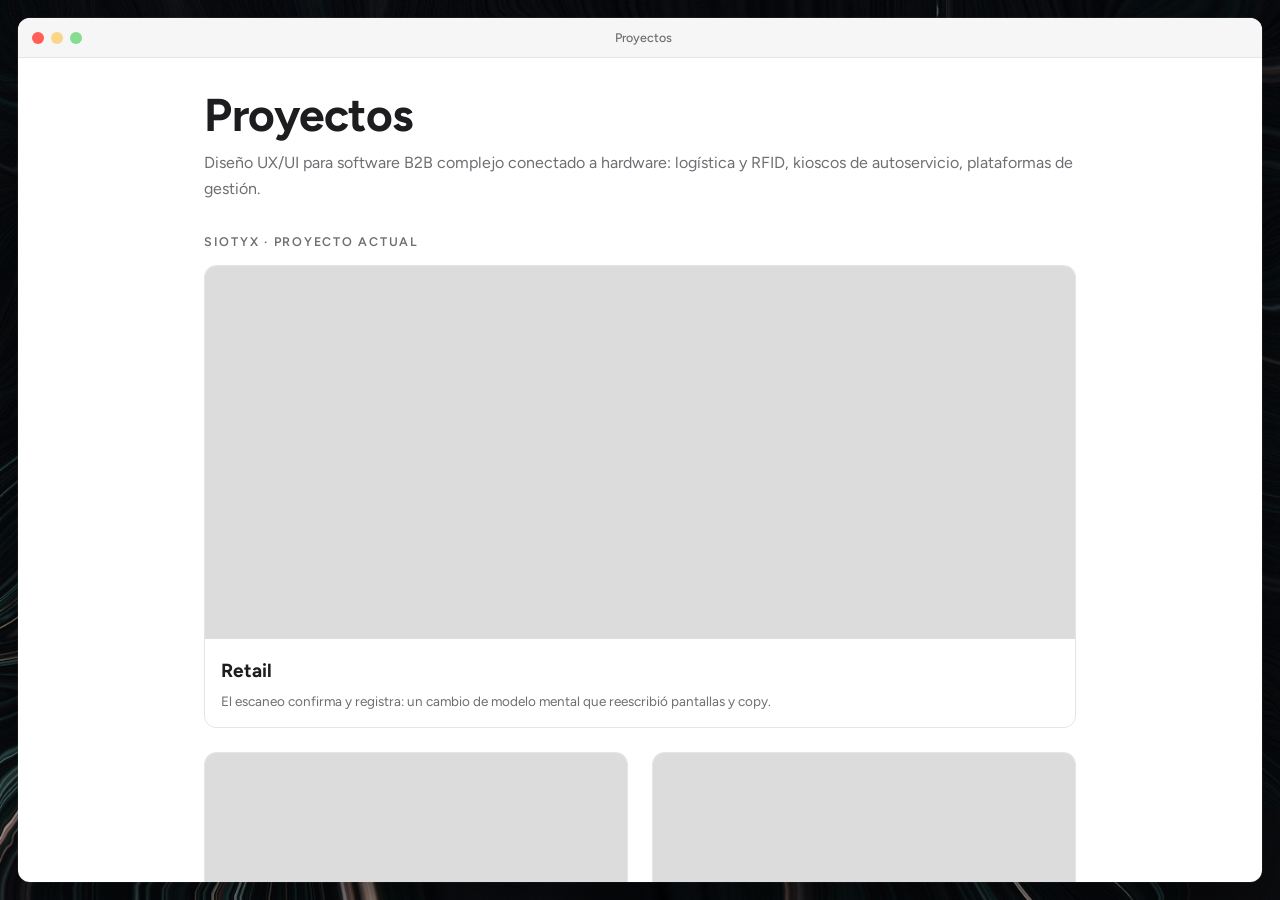
==== pages/casos-de-estudio/index.html @ 0e5ea064 "Casos: 1ra version caso Siotyx Flota + ficha estilo ícono y título unificada" ====
<!DOCTYPE html>
<html lang="es">
<head>
  <meta charset="UTF-8">
  <meta name="viewport" content="width=device-width, initial-scale=1.0">
  <title>Proyectos — Evelyn Ariani</title>
  <meta name="description" content="Casos de estudio de UX/UI: plataformas B2B conectadas a hardware, logística RFID y design systems.">
  <!-- ═══ FAVICON ═══
       El SVG es el principal (nítido a cualquier tamaño y pesa nada);
       el PNG de 32 es el plan B para Safari, que no acepta SVG acá;
       el de 180 es el que usa iOS al "Agregar a pantalla de inicio". -->
  <link rel="icon" type="image/svg+xml" href="../../assets/icons/favicon.svg">
  <link rel="icon" type="image/png" sizes="32x32" href="../../assets/icons/favicon-32.png">
  <link rel="apple-touch-icon" href="../../assets/icons/favicon-180.png">

  <link rel="preconnect" href="https://fonts.googleapis.com">
  <link rel="preconnect" href="https://fonts.gstatic.com" crossorigin>
  <link href="https://fonts.googleapis.com/css2?family=Figtree:wght@400;500;600;700&display=swap" rel="stylesheet">
  <link rel="stylesheet" href="../../css/base/reset.css?v=16">
  <link rel="stylesheet" href="../../css/base/variables.css?v=16">
  <link rel="stylesheet" href="../../css/base/tipografia.css?v=16">
  <link rel="stylesheet" href="../../css/pages/caso.css?v=16">

  <style>
    /* Índice de proyectos como grilla de cards, dentro de la ventana */
    .indice { max-width: 920px; margin: 0 auto; padding: var(--espacio-6) var(--espacio-5) 96px; }
    .indice h1 { color: var(--color-tinta); margin-bottom: var(--espacio-2); }
    .indice__bajada { color: var(--color-tinta-suave); margin-bottom: var(--espacio-6); }

    .grupo { margin-bottom: var(--espacio-6); }
    .grupo__nombre {
      font-size: var(--texto-sm);
      font-weight: 600;
      letter-spacing: 0.14em;
      text-transform: uppercase;
      color: var(--color-tinta-suave);
      margin-bottom: var(--espacio-4);
    }

    .cards {
      display: grid;
      grid-template-columns: repeat(2, 1fr);
      gap: var(--espacio-5);
    }

    .card-proyecto {
      display: block;
      border: 1px solid var(--color-borde-claro);
      border-radius: var(--radio-md);
      overflow: hidden;
      background: var(--color-superficie);
      transition: transform 0.18s ease, box-shadow 0.18s ease;
    }
    .card-proyecto:hover {
      transform: translateY(-4px);
      box-shadow: 0 14px 34px rgba(0, 0, 0, 0.14);
    }

    .card-proyecto__imagen {
      aspect-ratio: 16 / 9;
      background: var(--color-superficie-lateral)
                  linear-gradient(rgba(0,0,0,.08), rgba(0,0,0,.08));
      background-size: cover;
      background-position: center;
      display: flex;
      align-items: center;
      justify-content: center;
      color: var(--color-tinta-suave);
      font-size: 0.75rem;
      letter-spacing: 0.05em;
    }
    .card-proyecto__imagen.thumb--placeholder {
      background-image: linear-gradient(rgba(0,0,0,.12), rgba(0,0,0,.12)),
                        url('https://picsum.photos/id/1011/800/450?grayscale');
    }
    /* Proyectos que ya tienen imagen real. Acá el CSS está adentro del HTML,
       así que la ruta se cuenta desde ESTA página (pages/casos-de-estudio/). */
    .card--health {
      background-image: url('../../assets/images/casos-de-estudio/health-app/2-preview.webp');
    }
    .card--wifi {
      background-image: url('../../assets/images/casos-de-estudio/wifi-marketing/1-preview.webp');
    }
    .card--pedidos {
      background-image: url('../../assets/images/casos-de-estudio/pedidos-gestion/1-preview.webp');
    }
    .card--aika {
      background-image: url('../../assets/images/casos-de-estudio/aika/1-preview.webp');
    }

    /* Card que ocupa la fila completa de la grilla */
    .card-proyecto--ancha { grid-column: 1 / -1; }
    .card-proyecto--ancha .card-proyecto__imagen { aspect-ratio: 21 / 9; }

    .card-proyecto__texto { padding: var(--espacio-4); }
    .card-proyecto__titulo {
      font-size: var(--texto-lg);
      font-weight: 700;
      color: var(--color-tinta);
      margin-bottom: var(--espacio-1);
      transition: color 0.15s ease;
    }
    .card-proyecto:hover .card-proyecto__titulo { color: var(--color-carpeta-oscuro); }
    .card-proyecto__resumen {
      font-size: var(--texto-base);
      color: var(--color-tinta-suave);
      line-height: 1.5;
    }

    @media (max-width: 640px) {
      .cards { grid-template-columns: 1fr; }
    }
  </style>
</head>
<body>

  <div class="ventana-max">
    <div class="ventana-max__barra">
      <a class="semaforo semaforo--cerrar" href="../../index.html" title="Volver al escritorio" aria-label="Cerrar"></a>
      <span class="semaforo semaforo--min"></span>
      <span class="semaforo semaforo--max"></span>
      <span class="ventana-max__titulo">Proyectos</span>
    </div>
    <div class="ventana-max__scroll">
      <main class="indice">

        <h1>Proyectos</h1>
        <p class="indice__bajada">
          Diseño UX/UI para software B2B complejo conectado a hardware:
          logística y RFID, kioscos de autoservicio, plataformas de gestión.
        </p>

        <section class="grupo">
          <!-- Solo el nombre del producto, para ser consistentes con el resto
               de los casos. Los empleadores viven en la ventana Notas / CV. -->
          <h2 class="grupo__nombre">Siotyx · proyecto actual</h2>
          <div class="cards">
            <!-- Retail ocupa la fila entera: es el caso que abre el grupo.
                 grid-column: 1 / -1 = "andá de la primera línea de columna a la
                 última", o sea, ocupá todo el ancho de la grilla. -->
            <a class="card-proyecto card-proyecto--ancha" href="#">
              <div class="card-proyecto__imagen thumb--placeholder"></div>
              <div class="card-proyecto__texto">
                <p class="card-proyecto__titulo">Retail</p>
                <p class="card-proyecto__resumen">El escaneo confirma y registra: un cambio de modelo mental que reescribió pantallas y copy.</p>
              </div>
            </a>
            <!-- Abajo, mitad y mitad. El orden en el HTML es el orden en pantalla:
                 primero Transporte (izquierda), después el Design System (derecha). -->
            <a class="card-proyecto" href="transporte.html">
              <div class="card-proyecto__imagen thumb--placeholder"></div>
              <div class="card-proyecto__texto">
                <p class="card-proyecto__titulo">Siotyx Flota</p>
                <p class="card-proyecto__resumen">Un lector RFID como puerta al ciclo operativo completo de una flota.</p>
              </div>
            </a>
            <a class="card-proyecto" href="#">
              <div class="card-proyecto__imagen thumb--placeholder"></div>
              <div class="card-proyecto__texto">
                <p class="card-proyecto__titulo">Design System desde cero</p>
                <p class="card-proyecto__resumen">Tokens, componentes y 13 páginas de documentación para toda la plataforma: las verticales de Transporte y Retail, más Core — la capa transversal de acceso, scanner, etiquetas y conectividad.</p>
              </div>
            </a>
          </div>
        </section>

        <section class="grupo">
          <h2 class="grupo__nombre">Proyectos anteriores</h2>
          <div class="cards">
            <a class="card-proyecto" href="health-app.html">
              <div class="card-proyecto__imagen card--health"></div>
              <div class="card-proyecto__texto">
                <p class="card-proyecto__titulo">Health App Redesign</p>
                <p class="card-proyecto__resumen">La salud digital: del caos a la búsqueda de una experiencia intuitiva.</p>
                <!-- Health, Pedidos y AIKA ya tienen página real. WiFi y los
                     casos de Siotyx van a "#" hasta que armemos su caso. -->

              </div>
            </a>
            <a class="card-proyecto" href="pedidos-gestion.html">
              <div class="card-proyecto__imagen card--pedidos"></div>
              <div class="card-proyecto__texto">
                <p class="card-proyecto__titulo">Sistema de Pedidos &amp; Gestión</p>
                <p class="card-proyecto__resumen">Kioscos de autoservicio: el diseño que unifica la experiencia de compra y la gestión de stock.</p>
              </div>
            </a>
            <a class="card-proyecto" href="wifi-marketing.html">
              <div class="card-proyecto__imagen card--wifi"></div>
              <div class="card-proyecto__texto">
                <p class="card-proyecto__titulo">Sistema WiFi Marketing</p>
                <p class="card-proyecto__resumen">WiFi en espacios comerciales: captación y experiencia de conexión.</p>
              </div>
            </a>
            <a class="card-proyecto" href="aika.html">
              <div class="card-proyecto__imagen card--aika"></div>
              <div class="card-proyecto__texto">
                <p class="card-proyecto__titulo">AIKA</p>
                <p class="card-proyecto__resumen">Productividad interna: del desorden de las hojas de cálculo a la automatización de la gestión de tiempo.</p>
              </div>
            </a>
          </div>
        </section>

      </main>
    </div>
  </div>
</body>
</html>
---- css/base/variables.css ----
/* ═══════════════════════════════════════════════
   VARIABLES (TOKENS) — la única fuente de verdad visual
   Igual que las variables de Figma: si un color cambia,
   se cambia acá y se actualiza todo el sitio.

   Convención de nombres: --categoria-variante
   ═══════════════════════════════════════════════ */

:root {

  /* ── Color: fondos del escritorio (oscuro, fotográfico) ── */
  --color-fondo: #161616;
  --color-fondo-alto: #232323;      /* zonas con más luz del gradiente */
  --color-fondo-brillo: #3a3a3a;    /* el "foco" de luz del fondo */

  /* ── Color: texto sobre fondo oscuro ── */
  --color-texto: #f5f5f4;
  --color-texto-suave: rgba(245, 245, 244, 0.75);
  --color-texto-label: rgba(245, 245, 244, 0.85);

  /* ── Color: superficies claras (ventanas) ── */
  --color-superficie: #ffffff;
  --color-superficie-barra: #f6f6f6;
  --color-superficie-lateral: #fafafa;
  /* Fondo de las pantallas con contenido agrupado en tarjetas (celular).
     El truco de iOS: el FONDO es gris y las TARJETAS son blancas. Al revés
     no funciona — una tarjeta #fafafa sobre un fondo #ffffff no se ve, que
     es exactamente lo que nos pasó. */
  --color-fondo-agrupado: #f1f1f4;
  --color-borde-claro: #e5e5e5;

  /* ── Color: texto sobre superficies claras ── */
  --color-tinta: #1d1d1f;
  --color-tinta-suave: #6e6e73;
  --color-tinta-cuerpo: #3a3a3c;

  /* ── Color: acentos del sistema ── */
  --color-carpeta: #5ba8f2;         /* azul carpeta macOS */
  --color-carpeta-oscuro: #3c8be0;
  --color-carpeta-claro: #74bcf9;
  --color-nota: #f7c948;            /* amarillo de la app Notes */

  /* Rojo de diagnóstico: marca hallazgos y problemas detectados.
     Es de CONTENIDO, distinto del rojo del semáforo de cerrar ventana,
     que es de interfaz. No mezclarlos aunque se parezcan. */
  --color-alerta: #d1453b;
  --color-alerta-tenue: rgba(209, 69, 59, 0.07);

  /* Verde de solución: marca lo que se resolvió. Es el par del rojo de
     diagnóstico — juntos cuentan "esto estaba mal / esto hicimos". */
  --color-exito: #2e9e5b;

  /* ── Color: semáforos de ventana ── */
  --color-semaforo-cerrar: #ff5f57;
  --color-semaforo-min: #febc2e;
  --color-semaforo-max: #28c840;

  /* ── Efecto glass (dock, menubar, íconos modernos) ── */
  --glass-fondo: rgba(255, 255, 255, 0.12);
  --glass-fondo-fuerte: rgba(255, 255, 255, 0.18);
  --glass-borde: rgba(255, 255, 255, 0.25);
  --glass-blur: blur(20px);

  /* ── Tipografía ── */
  --fuente-principal: 'Figtree', -apple-system, sans-serif;

  --texto-xs: 0.719rem;    /* 11.5px — labels de íconos */
  --texto-sm: 0.781rem;    /* 12.5px — menubar, títulos de ventana */
  --texto-base: 0.844rem;  /* 13.5px — cuerpo dentro de ventanas */
  --texto-md: 0.938rem;    /* 15px  — destacados */
  --texto-lg: 1.188rem;    /* 19px  — títulos dentro de ventanas */
  --texto-hero: clamp(1.75rem, 4vw, 2.875rem); /* título central, fluido */

  /* ── Espaciado (escala de 4px, como una grilla de Figma) ── */
  --espacio-1: 0.25rem;   /*  4px */
  --espacio-2: 0.5rem;    /*  8px */
  --espacio-3: 0.75rem;   /* 12px */
  --espacio-4: 1rem;      /* 16px */
  --espacio-5: 1.5rem;    /* 24px */
  --espacio-6: 2rem;      /* 32px */

  /* ── Radios ── */
  --radio-sm: 6px;        /* thumbnails */
  --radio-md: 12px;       /* ventanas, apps del dock */
  --radio-lg: 20px;       /* dock */

  /* ── Sombras ── */
  --sombra-icono: 0 4px 14px rgba(0, 0, 0, 0.45);
  --sombra-ventana: 0 30px 70px rgba(0, 0, 0, 0.55), 0 0 0 0.5px rgba(255, 255, 255, 0.15);

  /* ── Capas (z-index): quién queda arriba de quién ── */
  --capa-escritorio: 1;
  --capa-barra: 50;
  --capa-ventana: 100;
}
---- css/base/tipografia.css ----
/* ═══════════════════════════════════════════════
   TIPOGRAFÍA — Figtree en todo el sitio
   La fuente se carga desde Google Fonts en el <head> del HTML;
   acá solo se define cómo se usa.
   ═══════════════════════════════════════════════ */

body {
  font-family: var(--fuente-principal);
  color: var(--color-texto);
  /* Suavizado de fuente en pantallas Mac: se ve más fino y nítido */
  -webkit-font-smoothing: antialiased;
}

/* Título principal (hero del escritorio) */
h1 {
  font-size: var(--texto-hero);
  font-weight: 700;
  line-height: 1.12;
  letter-spacing: -0.01em; /* apenas más apretado: estándar en títulos grandes */
}

/* Títulos dentro de ventanas */
h2,
h3 {
  font-size: var(--texto-lg);
  font-weight: 700;
  color: var(--color-tinta);
}

/* Cuerpo de texto dentro de ventanas */
p,
li {
  line-height: 1.65;
}
---- css/pages/caso.css ----
/* ═══════════════════════════════════════════════
   PÁGINA: CASO DE ESTUDIO — ventana Mac maximizada
   El caso vive dentro de una "ventana" a pantalla casi completa,
   sobre el fondo del escritorio. El semáforo rojo vuelve al escritorio.
   ═══════════════════════════════════════════════ */

body {
  /* Mismo wallpaper que el escritorio: la ventana flota sobre él */
  background:
    linear-gradient(rgba(0, 0, 0, 0.12), rgba(0, 0, 0, 0.12)),
    url('../../assets/images/fondo/walppaper3.jpg') center / cover no-repeat,
    var(--color-fondo);
  min-height: 100vh;
  overflow: hidden; /* el scroll ocurre DENTRO de la ventana */
}

/* Grano fotográfico muy sutil sobre el wallpaper (SVG generado por código:
   pesa ~300 bytes, no afecta la carga) */
body::before {
  content: "";
  position: fixed;
  inset: 0;
  background-image: url("data:image/svg+xml,%3Csvg xmlns='http://www.w3.org/2000/svg' width='300' height='300'%3E%3Cfilter id='n'%3E%3CfeTurbulence type='fractalNoise' baseFrequency='0.9' numOctaves='2'/%3E%3C/filter%3E%3Crect width='300' height='300' filter='url(%23n)' opacity='0.5'/%3E%3C/svg%3E");
  opacity: 0.05;
  pointer-events: none;
}

/* ── La ventana maximizada ── */
.ventana-max {
  position: fixed;
  inset: 18px; /* margen que deja ver el escritorio detrás */
  background: var(--color-superficie);
  border-radius: var(--radio-md);
  box-shadow: var(--sombra-ventana);
  color: var(--color-tinta);
  display: flex;
  flex-direction: column;
  overflow: hidden;
}

.ventana-max__barra {
  display: flex;
  align-items: center;
  gap: 7px;
  padding: 12px 14px;
  background: var(--color-superficie-barra);
  border-bottom: 1px solid var(--color-borde-claro);
  flex-shrink: 0;
}

.ventana-max .semaforo {
  width: 12px;
  height: 12px;
  border-radius: 50%;
  display: block;
}

.semaforo--cerrar { background: var(--color-semaforo-cerrar); }
.semaforo--min    { background: var(--color-semaforo-min); }
.semaforo--max    { background: var(--color-semaforo-max); }

/* Solo los que NO funcionan (los <span>) se apagan; si el semáforo es un
   link (<a>, como el verde de health-app) conserva su color pleno */
span.semaforo--min,
span.semaforo--max {
  opacity: 0.55;
}

/* ── Affordance honesta: solo el rojo funciona (vuelve al escritorio),
   así que solo el rojo muestra su glifo al hacer hover.
   Misma decisión que en css/components/ventana.css ── */
.semaforo--cerrar {
  position: relative;
  text-decoration: none; /* acá el rojo es un <a>: que la × no salga subrayada */
}

.semaforo--cerrar::after {
  content: "×";
  position: absolute;
  inset: 0;
  display: grid;
  place-items: center;
  font-size: 13px;
  font-weight: 700;
  line-height: 1;
  transform: translateY(-1px); /* centro óptico: la × de la fuente cae baja */
  color: rgba(77, 0, 4, 0.7);
  opacity: 0;
  transition: opacity 0.1s ease;
}

.semaforo--cerrar:hover::after,
.ventana-max__barra:has(.semaforo:hover) .semaforo--cerrar::after {
  opacity: 1;
}

.ventana-max__titulo {
  flex: 1;
  text-align: center;
  font-size: var(--texto-sm);
  font-weight: 500;
  color: var(--color-tinta-suave);
  margin-right: 50px;
}

/* ── Zona scrolleable ── */
.ventana-max__scroll {
  flex: 1;
  overflow-y: auto;
}

.caso-contenido {
  /* UNA sola medida para todo (decisión de Evelyn, 2026-08-15): título,
     bajada, ficha, texto, cards e imágenes comparten el mismo ancho y los
     mismos bordes. Antes el texto se limitaba a 700px y las imágenes iban
     a 980: dos anchos conviviendo se leían como desalineación, no como
     jerarquía. El contenedor baja a 880px como punto medio: las líneas de
     texto quedan largas pero razonables, y las imágenes pierden poco. */
  max-width: 880px;
  margin: 0 auto;
  padding: var(--espacio-6) var(--espacio-5) 96px;
}

/* ── Cabecera del caso ── */
.caso-header { margin-bottom: var(--espacio-6); }

.caso-header h1 {
  font-size: 2rem;
  color: var(--color-tinta);
  margin-bottom: var(--espacio-2);
}

.caso-header .bajada {
  font-size: 1.125rem;
  color: var(--color-tinta-suave);
  margin-bottom: var(--espacio-5);
}

/* ── Ficha del caso ──
   Fila liviana de rótulo + valor, acompañando el estilo del header.
   (Se probaron cards y chips el 2026-08-15: las cards eran demasiado
   mueble y los chips comían mucho vertical en mobile — se volvió a esta
   versión.) Regla de contenido que SÍ quedó: los cinco casos usan los
   mismos cuatro campos, en el mismo orden: Sector · Timeline · Rol ·
   Skills. Otro dato → se cuenta en el cuerpo del caso, no acá. */
.caso-ficha {
  display: flex;
  flex-wrap: wrap;
  gap: var(--espacio-4) var(--espacio-6);
  padding: var(--espacio-4) 0;
  border-top: 1px solid var(--color-borde-claro);
  border-bottom: 1px solid var(--color-borde-claro);
}

/* Título del dato al estilo del portfolio anterior de Evelyn:
   ícono + palabra con peso (nada de mayúsculas espaciadas), y el valor
   debajo en tono más suave. */
.caso-ficha .dato dt {
  display: flex;
  align-items: center;
  gap: 8px;
  font-size: 1.02rem;
  font-weight: 700;
  color: var(--color-tinta);
  margin-bottom: 4px;
}

.dato__icono {
  width: 20px;
  height: 20px;
  flex-shrink: 0;
  /* stroke: currentColor dentro del SVG; el color lo pone esta regla */
  color: var(--color-carpeta-oscuro);
}

.caso-ficha .dato dd {
  font-size: var(--texto-md);
  font-weight: 400;
  color: var(--color-tinta-cuerpo);
}

/* ── Relato ── */
.caso-seccion { margin-top: var(--espacio-6); }

.caso-seccion h2 {
  font-size: 1.25rem;
  color: var(--color-tinta);
  margin-bottom: var(--espacio-3);
}

.caso-seccion h3 {
  font-size: 1.05rem;
  color: var(--color-tinta);
  margin: var(--espacio-4) 0 var(--espacio-2);
}

.caso-seccion p,
.caso-seccion li {
  font-size: 1rem;
  color: var(--color-tinta-cuerpo);
  margin-bottom: var(--espacio-3);
}

.caso-seccion ul { margin-left: 20px; }
.caso-seccion strong { color: var(--color-tinta); font-weight: 600; }

.caso-imagen {
  width: 100%;
  aspect-ratio: 16 / 10;
  border-radius: var(--radio-md);
  border: 1px solid var(--color-borde-claro);
  background: var(--color-superficie-lateral);
  background-size: cover;
  background-position: center;
  display: flex;
  align-items: center;
  justify-content: center;
  color: var(--color-tinta-suave);
  font-size: var(--texto-sm);
  letter-spacing: 0.05em;
  margin: var(--espacio-4) 0;
}

/* ── Imagen del caso con epígrafe ──
   width:100% + height:auto = la imagen se adapta al ancho del contenedor y
   mantiene su proporción sola. Nunca fijes el alto a mano: la deforma. */
.caso-figura {
  margin: var(--espacio-5) 0;
}

.caso-figura img {
  display: block;      /* sin esto queda un espacio fantasma abajo:
                          una img es inline y respeta la línea base del texto */
  width: 100%;
  height: auto;
  border-radius: var(--radio-md);
  border: 1px solid var(--color-borde-claro);
  background: var(--color-superficie-lateral); /* se ve mientras carga */
}

.caso-figura figcaption {
  font-size: var(--texto-sm);
  color: var(--color-tinta-suave);
  margin-top: var(--espacio-2);
  line-height: 1.45;
}

/* Nota al pie de una afirmación: aclara el origen de un dato sin robarle
   protagonismo al párrafo principal. Más chica y más apagada que el cuerpo. */
.caso-nota {
  font-size: var(--texto-sm);
  color: var(--color-tinta-suave);
  border-left: 2px solid var(--color-borde-claro);
  padding-left: var(--espacio-3);
}

.caso-aprendizaje {
  background: var(--color-superficie-lateral);
  border: 1px solid var(--color-borde-claro);
  border-radius: var(--radio-md);
  padding: var(--espacio-5);
  margin-top: var(--espacio-6);
}

/* ── Cierre a dos columnas: el recuadro de aprendizaje al lado de una imagen ──
   Es OPCIONAL: solo aplica si envolvés el .caso-aprendizaje y una .caso-figura
   dentro de un .caso-cierre. Los casos que no lo usan siguen igual que siempre.
   align-items: center = la imagen queda centrada verticalmente respecto del
   recuadro, aunque midan distinto. */
.caso-cierre {
  display: grid;
  grid-template-columns: 1fr 1fr;
  gap: var(--espacio-5);
  align-items: center;
  margin-top: var(--espacio-6);
}

/* Adentro de la grilla los márgenes propios sobran: los pone la grilla */
.caso-cierre .caso-aprendizaje,
.caso-cierre .caso-figura {
  margin: 0;
}

@media (max-width: 700px) {
  /* En pantalla angosta 50/50 no entra: pasan uno debajo del otro */
  .caso-cierre { grid-template-columns: 1fr; }
}

.caso-siguiente {
  margin-top: var(--espacio-6);
  padding-top: var(--espacio-5);
  border-top: 1px solid var(--color-borde-claro);
  display: flex;
  justify-content: space-between;
  font-weight: 600;
}

.caso-siguiente a { color: var(--color-carpeta-oscuro); }
.caso-siguiente a:hover { text-decoration: underline; }

/* ═══════════════════════════════════════════════
   MÓVIL: el caso deja de ser una ventana de Mac
   En un teléfono el marco de ventana es decoración que cuesta espacio: los
   semáforos no hacen lo que prometen, el título se parte en dos renglones y
   el margen deja ver un pedacito de wallpaper que no aporta.
   Se reemplaza por lo que una persona espera en un celular: una barra de
   navegación fina con "Volver".
   ═══════════════════════════════════════════════ */
@media (max-width: 700px) {
  /* A pantalla completa, sin marco ni esquinas redondeadas */
  .ventana-max {
    inset: 0;
    border-radius: 0;
  }

  /* ── Barra de "Volver" ──
     env(safe-area-inset-top) es el alto de la muesca / isla dinámica del
     teléfono. En un navegador de escritorio vale 0, así que no molesta; en un
     iPhone real evita que el botón quede debajo del notch. El 14px es el aire
     mínimo que queremos siempre. */
  .ventana-max__barra {
    padding: calc(14px + env(safe-area-inset-top, 0px)) 16px 14px;
  }

  /* Amarillo y verde afuera: en celular no hay nada que minimizar */
  .ventana-max .semaforo--min,
  .ventana-max .semaforo--max {
    display: none;
  }

  /* El semáforo rojo se convierte en el botón "Volver".
     Es el MISMO link de siempre (ya llevaba al escritorio): solo cambia cómo
     se dibuja. Nada de agregar otro botón que haga lo mismo. */
  .ventana-max .semaforo--cerrar {
    width: auto;
    height: auto;
    background: none;
    border-radius: 0;
  }

  .ventana-max .semaforo--cerrar::after {
    content: "‹  Volver";
    position: static;   /* deja de estar encimado adentro del circulito */
    display: block;
    opacity: 1;         /* no espera al hover: en el celular no hay hover */
    transform: none;
    font-size: 0.95rem;
    font-weight: 600;
    color: var(--color-carpeta-oscuro);
  }

  /* El título de la barra sobra: el h1 del caso, un poco más abajo, dice lo
     mismo y más grande. Además se partía en dos renglones. */
  .ventana-max__titulo {
    display: none;
  }

  /* Títulos a escala de teléfono: venían del tamaño de escritorio */
  .caso-header h1 {
    font-size: 1.6rem;
    line-height: 1.15;
  }

  .caso-header .bajada {
    font-size: 1rem;
  }

  .caso-contenido {
    padding: var(--espacio-5) var(--espacio-4) 72px;
  }

  .caso-seccion h2 { font-size: 1.1rem; }
  .caso-seccion h3 { font-size: 1rem; }


}


/* ═══ Grilla de puntos ═══
   UN componente, dos variantes de color. La gracia está en --acento: una
   variable propia de este componente. La card no sabe de qué color es; lee
   --acento. La variante lo define. Si mañana hace falta una tercera (azul,
   por ejemplo), son dos líneas y no hay que duplicar nada.
   Es exactamente la lógica de una variante en Figma.

   ul.puntos y no .puntos a secas: más arriba hay una regla `.caso-seccion ul`
   que mete 20px de sangría, y una clase sola le pierde en especificidad. */
ul.puntos {
  --acento: var(--color-tinta-suave);
  list-style: none;
  margin: var(--espacio-4) 0 var(--espacio-5);
  margin-left: 0;
  padding: 0;
  display: grid;
  /* ── SIEMPRE 2 columnas (regla de grilla acordada con Evelyn) ──
     Antes era auto-fit: el navegador metía las columnas que entraran (3, 4…)
     y el resto quedaba huérfano en una fila desalineada — 3 cards arriba y
     1 gigante abajo, sin simetría. Con 2 columnas fijas el resultado es
     predecible para cualquier cantidad:
       2 items → 1 fila pareja       4 items → 2×2
       3 items → 2 + 1 a lo ancho    5 items → 2×2 + 1 a lo ancho
     Las cards de una misma fila miden lo mismo de alto solas: es el
     comportamiento por defecto de grid (stretch). */
  grid-template-columns: repeat(2, 1fr);
  gap: var(--espacio-3);
}

/* El item impar que queda solo al final ocupa el ancho completo:
   :last-child + :nth-child(odd) = "es el último Y es impar".
   Así nunca queda una card suelta desalineada a la izquierda. */
ul.puntos > .punto:last-child:nth-child(odd) {
  grid-column: 1 / -1;
}

/* ATENCIÓN — el mismo tropiezo de antes, ahora entre reglas mías:
   el valor por defecto de --acento lo define `ul.puntos` (clase + etiqueta).
   Si la variante fuera `.puntos--solucion` (clase sola) PERDERÍA, porque las
   dos apuntan al MISMO elemento y gana la más específica. Por eso la variante
   también lleva el `ul` adelante: empatan, y desempata el orden. */
ul.puntos--problema { --acento: var(--color-alerta); }
ul.puntos--solucion { --acento: var(--color-exito); }

/* `li.punto` y no `.punto` a secas: más arriba hay una regla `.caso-seccion li`
   que le mete un margin-bottom pensado para listas normales. Esa separación se
   SUMABA al gap de la grilla, y las cards quedaban al doble de distancia una de
   otra. Acá se anula: la única separación la decide el `gap` de ul.puntos, así
   es igual entre todas y se ajusta en un solo lugar. */
li.punto {
  display: flex;
  gap: var(--espacio-3);
  align-items: flex-start;
  padding: var(--espacio-4);
  margin-bottom: 0;
  border: 1px solid var(--color-borde-claro);
  border-left: 3px solid var(--acento);
  border-radius: var(--radio-md);
  background: var(--color-superficie);
}

.punto p {
  margin: 0;
  font-size: var(--texto-base);
  color: var(--color-tinta-suave);
  line-height: 1.45;
}

.punto strong {
  color: var(--color-tinta);
  font-size: var(--texto-md);
  display: inline-block;
  margin-bottom: 2px;
}

/* tabular-nums: todos los dígitos ocupan el mismo ancho, así los números
   quedan en columna aunque cambien. */
.punto__num {
  flex-shrink: 0;
  font-size: var(--texto-sm);
  font-weight: 700;
  font-variant-numeric: tabular-nums;
  color: var(--acento);
  padding-top: 2px;
}

/* Si el último queda solo en su fila, que ocupe el ancho completo. */
ul.puntos .punto:last-child:nth-child(odd) { grid-column: 1 / -1; }

/* ═══════════════════════════════════════════════════════════════════════
   MÓVIL: LAS GRILLAS DE CARDS, A UNA COLUMNA — VA AL FINAL A PROPÓSITO
   Un @media no suma especificidad: entre reglas iguales gana la que está
   más abajo. Esta regla vivía ANTES de la base de ul.puntos (que pone las
   2 columnas) y por eso nunca se aplicaba: en el teléfono se veían dos
   columnas flacas. Regla de la casa: los @media que corrigen estilos van
   SIEMPRE después de lo que corrigen.
   ═══════════════════════════════════════════════════════════════════════ */
@media (max-width: 700px) {
  ul.puntos {
    grid-template-columns: 1fr;
  }
}

/* Ficha en celular: los cuatro datos apilados en columna, alineados a la
   izquierda — como el portfolio anterior de Evelyn. (Al final del archivo,
   como todo @media que corrige estilos.) */
@media (max-width: 700px) {
  .caso-ficha {
    flex-direction: column;
    gap: var(--espacio-4);
  }
}
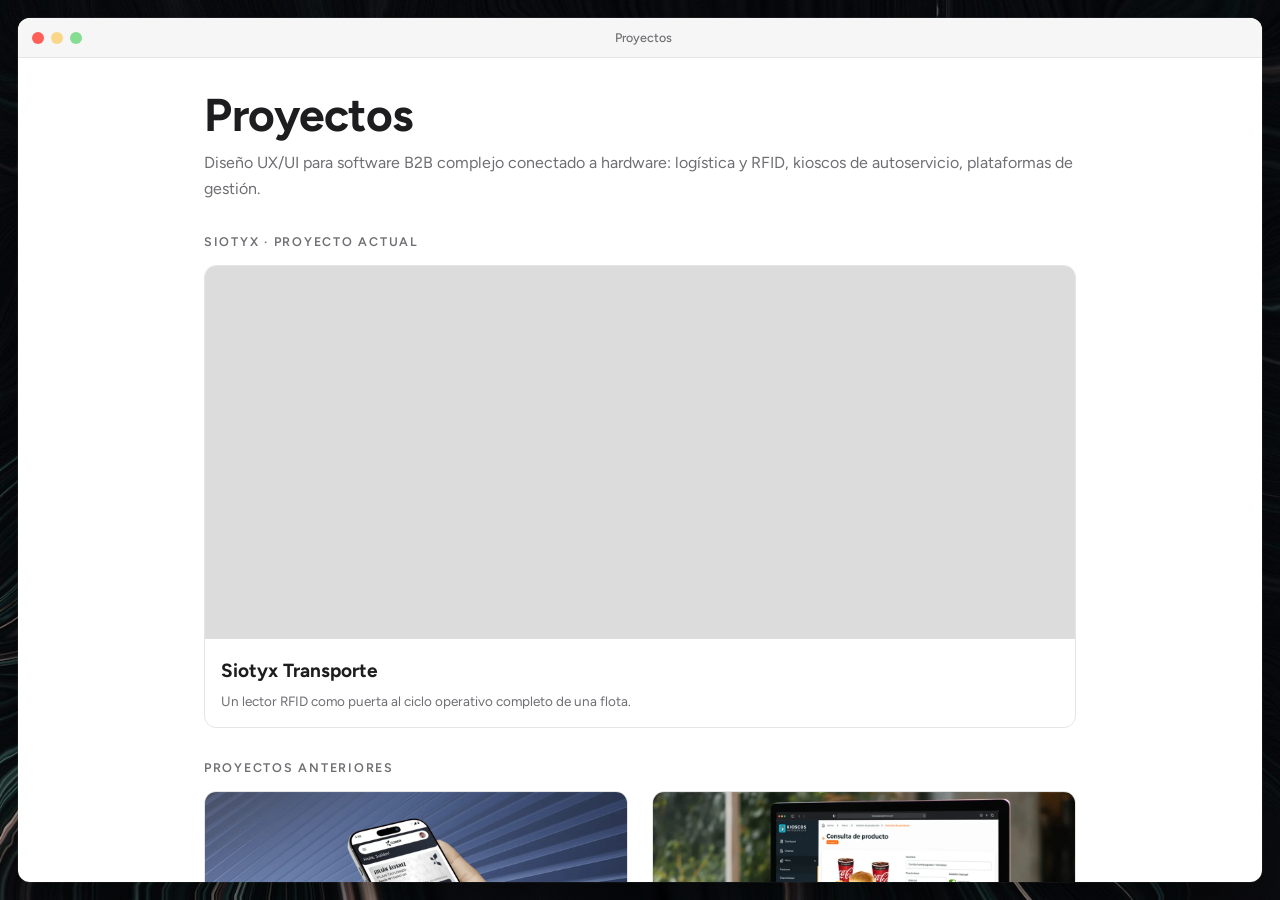
==== commit f245388a: "caso de estudio transporte content y structure" ====
--- a/pages/casos-de-estudio/index.html
+++ b/pages/casos-de-estudio/index.html
@@ -16,10 +16,10 @@
   <link rel="preconnect" href="https://fonts.googleapis.com">
   <link rel="preconnect" href="https://fonts.gstatic.com" crossorigin>
   <link href="https://fonts.googleapis.com/css2?family=Figtree:wght@400;500;600;700&display=swap" rel="stylesheet">
-  <link rel="stylesheet" href="../../css/base/reset.css?v=16">
-  <link rel="stylesheet" href="../../css/base/variables.css?v=16">
-  <link rel="stylesheet" href="../../css/base/tipografia.css?v=16">
-  <link rel="stylesheet" href="../../css/pages/caso.css?v=16">
+  <link rel="stylesheet" href="../../css/base/reset.css?v=18">
+  <link rel="stylesheet" href="../../css/base/variables.css?v=18">
+  <link rel="stylesheet" href="../../css/base/tipografia.css?v=18">
+  <link rel="stylesheet" href="../../css/pages/caso.css?v=18">
 
   <style>
     /* Índice de proyectos como grilla de cards, dentro de la ventana */
@@ -138,29 +138,34 @@
             <!-- Retail ocupa la fila entera: es el caso que abre el grupo.
                  grid-column: 1 / -1 = "andá de la primera línea de columna a la
                  última", o sea, ocupá todo el ancho de la grilla. -->
+<!-- Retail OCULTO hasta que exista su caso (2026-08-21). Para reactivar,
+                 descomentar y devolverle a Transporte su tamaño normal.
             <a class="card-proyecto card-proyecto--ancha" href="#">
               <div class="card-proyecto__imagen thumb--placeholder"></div>
               <div class="card-proyecto__texto">
                 <p class="card-proyecto__titulo">Retail</p>
                 <p class="card-proyecto__resumen">El escaneo confirma y registra: un cambio de modelo mental que reescribió pantallas y copy.</p>
               </div>
-            </a>
+            </a> -->
             <!-- Abajo, mitad y mitad. El orden en el HTML es el orden en pantalla:
                  primero Transporte (izquierda), después el Design System (derecha). -->
-            <a class="card-proyecto" href="transporte.html">
+            <!-- Transporte ocupa la fila completa MIENTRAS es el único caso
+                 visible del grupo (Retail y DS ocultos). -->
+            <a class="card-proyecto card-proyecto--ancha" href="transporte.html">
               <div class="card-proyecto__imagen thumb--placeholder"></div>
               <div class="card-proyecto__texto">
-                <p class="card-proyecto__titulo">Siotyx Flota</p>
+                <p class="card-proyecto__titulo">Siotyx Transporte</p>
                 <p class="card-proyecto__resumen">Un lector RFID como puerta al ciclo operativo completo de una flota.</p>
               </div>
             </a>
+<!-- Design System OCULTO hasta que exista su caso (2026-08-21).
             <a class="card-proyecto" href="#">
               <div class="card-proyecto__imagen thumb--placeholder"></div>
               <div class="card-proyecto__texto">
                 <p class="card-proyecto__titulo">Design System desde cero</p>
                 <p class="card-proyecto__resumen">Tokens, componentes y 13 páginas de documentación para toda la plataforma: las verticales de Transporte y Retail, más Core — la capa transversal de acceso, scanner, etiquetas y conectividad.</p>
               </div>
-            </a>
+            </a> -->
           </div>
         </section>
 
--- a/css/base/variables.css
+++ b/css/base/variables.css
@@ -34,10 +34,18 @@
   --color-tinta-suave: #6e6e73;
   --color-tinta-cuerpo: #3a3a3c;
 
-  /* ── Color: acentos del sistema ── */
-  --color-carpeta: #5ba8f2;         /* azul carpeta macOS */
-  --color-carpeta-oscuro: #3c8be0;
-  --color-carpeta-claro: #74bcf9;
+  /* ── Color: acentos del sistema ──
+     Azul empolvado (elegido por Evelyn, 2026-08-17). Reemplazó al celeste
+     macOS #3c8be0: más sobrio y ADEMÁS más legible — el viejo daba 3.52:1
+     de contraste sobre blanco (no pasaba AA para texto normal), este da
+     6.18:1. Los tres tonos son la misma familia: oscuro = links/botones/
+     íconos, base = hovers, claro = anillo de foco.
+     2ª pasada (mismo día): un tonito más claro a pedido de Evelyn.
+     #4d6ca0 es el TECHO de claridad — da 5.29:1 en blanco y 4.69:1 en el
+     gris agrupado; un paso más y perdía AA sobre el gris. */
+  --color-carpeta: #5a7cae;
+  --color-carpeta-oscuro: #4d6ca0;
+  --color-carpeta-claro: #a3b7d6;
   --color-nota: #f7c948;            /* amarillo de la app Notes */
 
   /* Rojo de diagnóstico: marca hallazgos y problemas detectados.
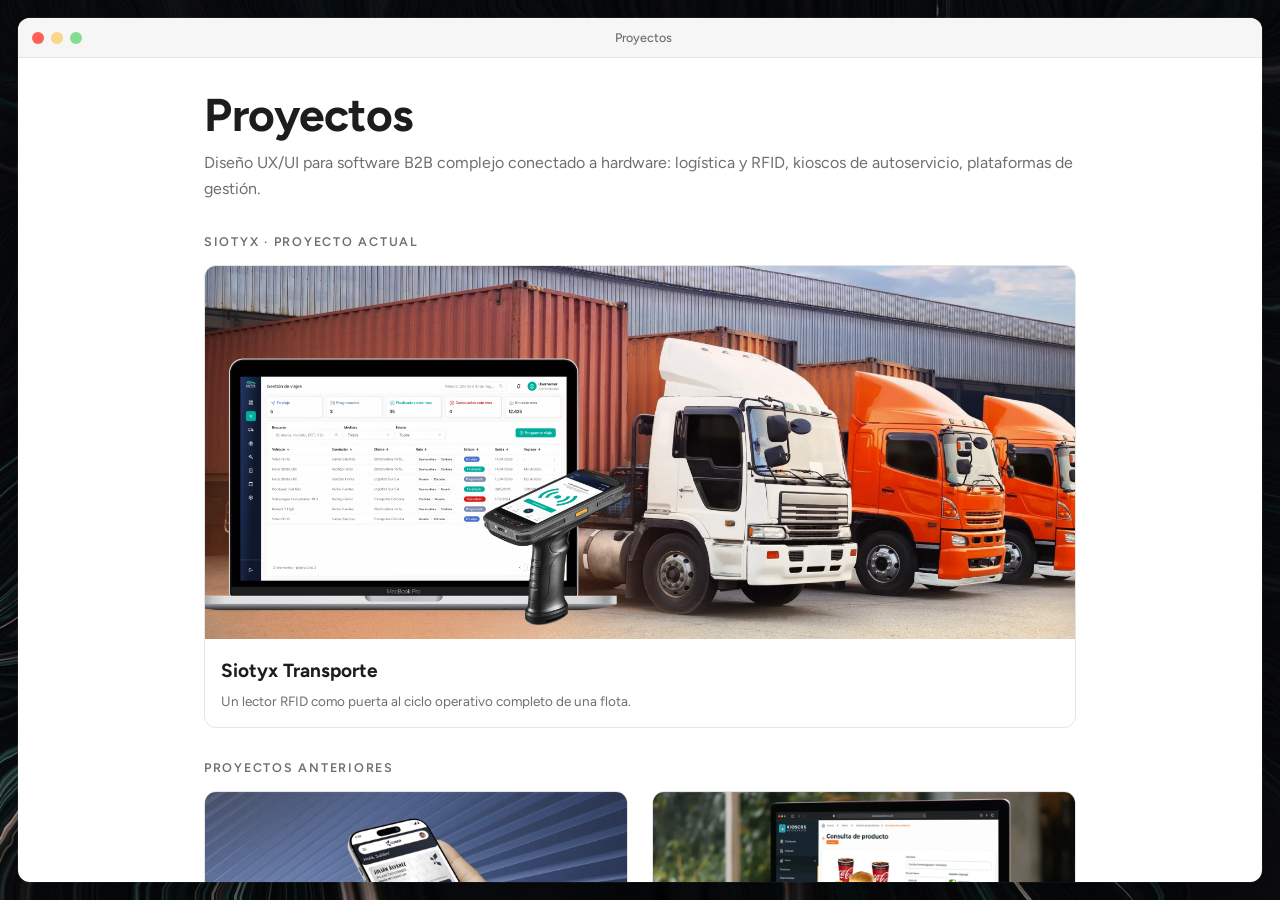
==== commit d061e6c6: "Eliminación manual de contenido de ventanda de siotyx web" ====
--- a/pages/casos-de-estudio/index.html
+++ b/pages/casos-de-estudio/index.html
@@ -3,7 +3,7 @@
 <head>
   <meta charset="UTF-8">
   <meta name="viewport" content="width=device-width, initial-scale=1.0">
-  <title>Proyectos — Evelyn Ariani</title>
+  <title>Proyectos · Evelyn Ariani</title>
   <meta name="description" content="Casos de estudio de UX/UI: plataformas B2B conectadas a hardware, logística RFID y design systems.">
   <!-- ═══ FAVICON ═══
        El SVG es el principal (nítido a cualquier tamaño y pesa nada);
@@ -87,6 +87,9 @@
     .card--aika {
       background-image: url('../../assets/images/casos-de-estudio/aika/1-preview.webp');
     }
+    .card--transporte {
+      background-image: url('../../assets/images/casos-de-estudio/transporte/proyectos-destacada.webp');
+    }
 
     /* Card que ocupa la fila completa de la grilla */
     .card-proyecto--ancha { grid-column: 1 / -1; }
@@ -152,7 +155,7 @@
             <!-- Transporte ocupa la fila completa MIENTRAS es el único caso
                  visible del grupo (Retail y DS ocultos). -->
             <a class="card-proyecto card-proyecto--ancha" href="transporte.html">
-              <div class="card-proyecto__imagen thumb--placeholder"></div>
+              <div class="card-proyecto__imagen card--transporte"></div>
               <div class="card-proyecto__texto">
                 <p class="card-proyecto__titulo">Siotyx Transporte</p>
                 <p class="card-proyecto__resumen">Un lector RFID como puerta al ciclo operativo completo de una flota.</p>
--- a/css/pages/caso.css
+++ b/css/pages/caso.css
@@ -116,7 +116,7 @@
      a 980: dos anchos conviviendo se leían como desalineación, no como
      jerarquía. El contenedor baja a 880px como punto medio: las líneas de
      texto quedan largas pero razonables, y las imágenes pierden poco. */
-  max-width: 880px;
+  max-width: 1040px;
   margin: 0 auto;
   padding: var(--espacio-6) var(--espacio-5) 96px;
 }
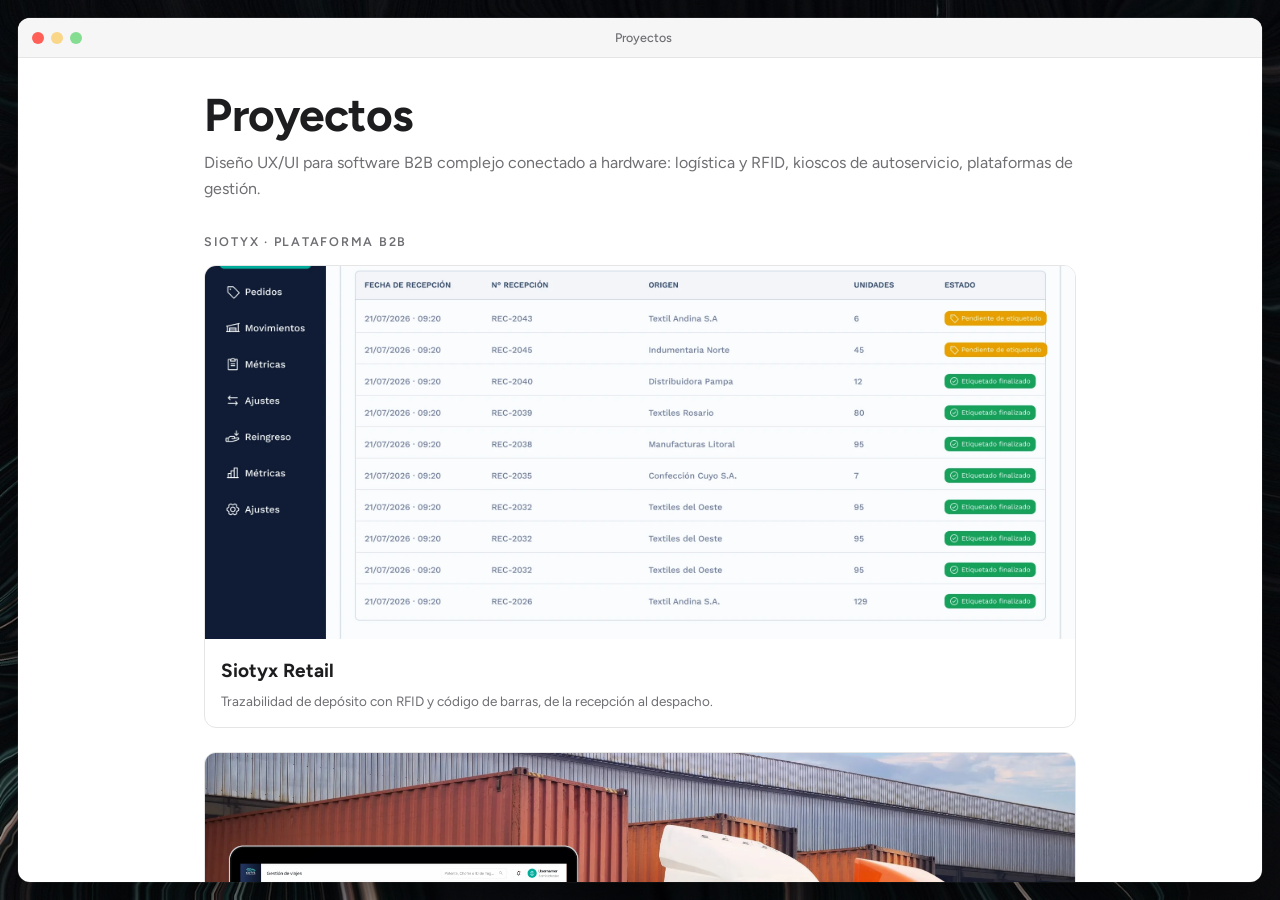
==== commit 6ba6fd3c: "Primeras carga de imagenes y pantallas caso retail" ====
--- a/pages/casos-de-estudio/index.html
+++ b/pages/casos-de-estudio/index.html
@@ -90,6 +90,9 @@
     .card--transporte {
       background-image: url('../../assets/images/casos-de-estudio/transporte/proyectos-destacada.webp');
     }
+    .card--retail {
+      background-image: url('../../assets/images/casos-de-estudio/retail/recep-web.webp');
+    }
 
     /* Card que ocupa la fila completa de la grilla */
     .card-proyecto--ancha { grid-column: 1 / -1; }
@@ -136,7 +139,7 @@
         <section class="grupo">
           <!-- Solo el nombre del producto, para ser consistentes con el resto
                de los casos. Los empleadores viven en la ventana Notas / CV. -->
-          <h2 class="grupo__nombre">Siotyx · proyecto actual</h2>
+          <h2 class="grupo__nombre">Siotyx · plataforma B2B</h2>
           <div class="cards">
             <!-- Retail ocupa la fila entera: es el caso que abre el grupo.
                  grid-column: 1 / -1 = "andá de la primera línea de columna a la
@@ -154,6 +157,14 @@
                  primero Transporte (izquierda), después el Design System (derecha). -->
             <!-- Transporte ocupa la fila completa MIENTRAS es el único caso
                  visible del grupo (Retail y DS ocultos). -->
+            <!-- Retail reactivado (2026-10-09): caso completo publicado. Va primero. -->
+            <a class="card-proyecto card-proyecto--ancha" href="retail.html">
+              <div class="card-proyecto__imagen card--retail"></div>
+              <div class="card-proyecto__texto">
+                <p class="card-proyecto__titulo">Siotyx Retail</p>
+                <p class="card-proyecto__resumen">Trazabilidad de depósito con RFID y código de barras, de la recepción al despacho.</p>
+              </div>
+            </a>
             <a class="card-proyecto card-proyecto--ancha" href="transporte.html">
               <div class="card-proyecto__imagen card--transporte"></div>
               <div class="card-proyecto__texto">
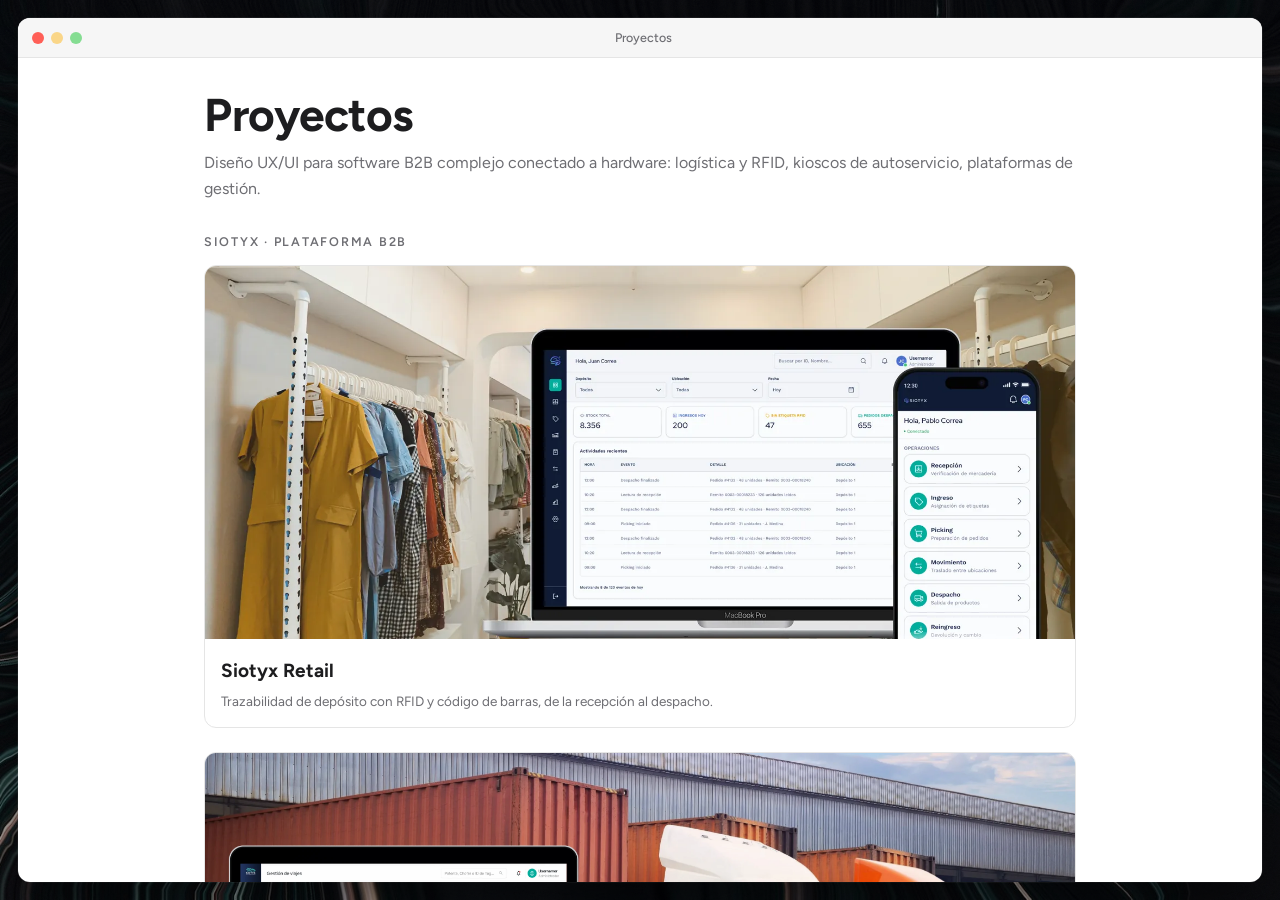
==== commit 4582855a: "Agregado de indicie y re jerarquizacion de contenido transporte y cambios de tile mobile retail" ====
--- a/pages/casos-de-estudio/index.html
+++ b/pages/casos-de-estudio/index.html
@@ -91,7 +91,8 @@
       background-image: url('../../assets/images/casos-de-estudio/transporte/proyectos-destacada.webp');
     }
     .card--retail {
-      background-image: url('../../assets/images/casos-de-estudio/retail/recep-web.webp');
+      background-image: url('../../assets/images/casos-de-estudio/retail/cover-intro.webp');
+      background-position: center 64%;
     }
 
     /* Card que ocupa la fila completa de la grilla */
--- a/css/pages/caso.css
+++ b/css/pages/caso.css
@@ -107,6 +107,8 @@
 .ventana-max__scroll {
   flex: 1;
   overflow-y: auto;
+  overflow-x: hidden;
+  scroll-behavior: smooth;
 }
 
 .caso-contenido {
